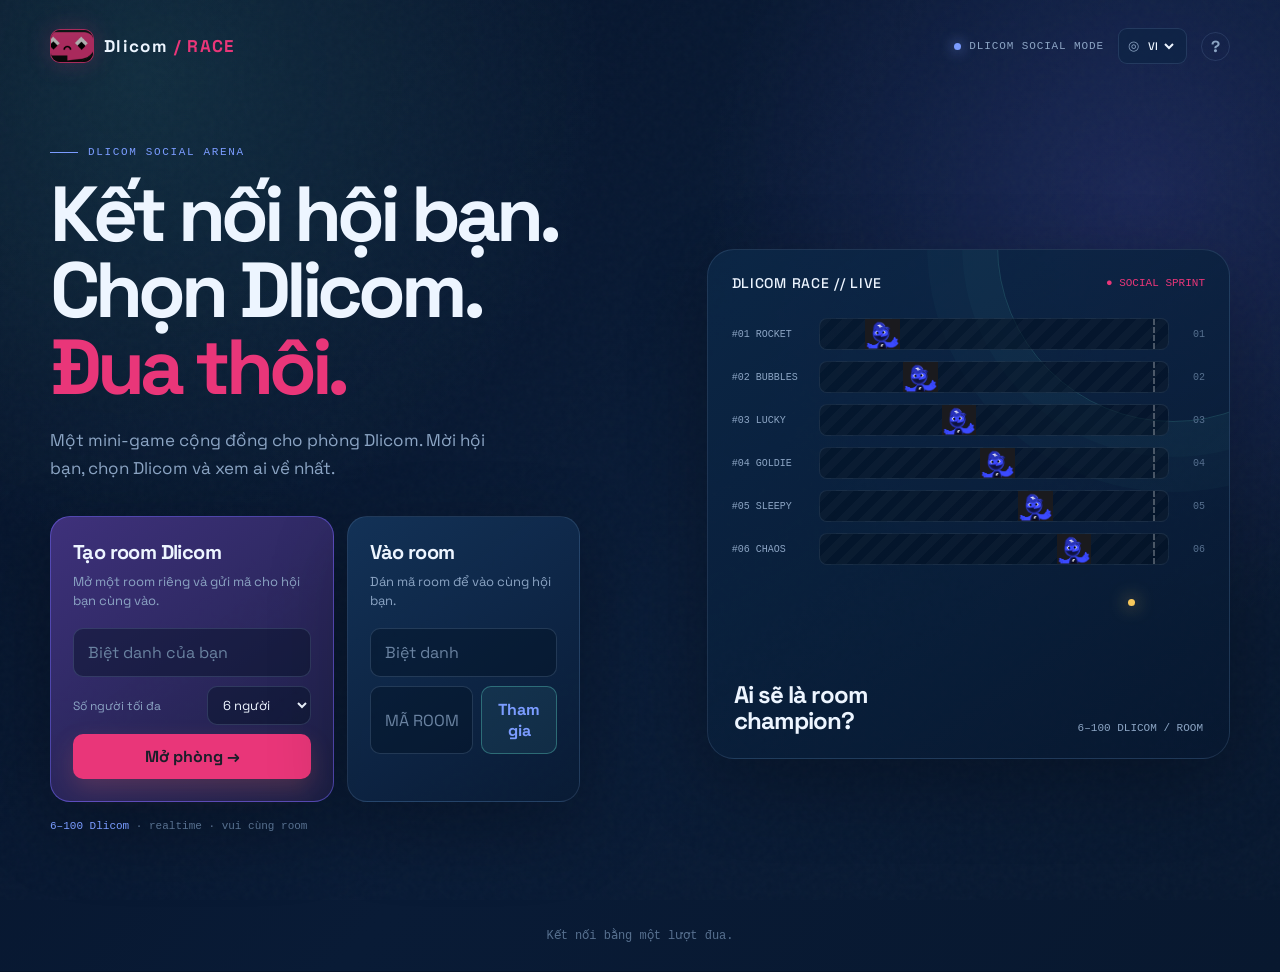
==== index.html @ b7eca766 "Move app source to repository root" ====
<!doctype html>
<html lang="vi">
  <head>
    <meta charset="UTF-8" />
    <meta name="viewport" content="width=device-width, initial-scale=1.0" />
    <meta name="theme-color" content="#071a35" />
    <title>Dlicom Race — Đua cùng hội bạn</title>
    <link rel="preconnect" href="https://fonts.googleapis.com" />
    <link rel="preconnect" href="https://fonts.gstatic.com" crossorigin />
    <link href="https://fonts.googleapis.com/css2?family=Space+Grotesk:wght@400;500;600;700&display=swap" rel="stylesheet" />
    <link rel="stylesheet" href="styles.css" />
  </head>
  <body>
    <div class="app-shell">
      <div class="noise" aria-hidden="true"></div>
      <header class="topbar">
        <button class="brand" data-action="home" aria-label="Về trang chủ">
          <span class="brand-mark"><img src="deapp-logo.png" alt="" /></span>
          <span>Dlicom<span class="brand-accent"> / RACE</span></span>
        </button>
        <div class="topbar-right">
          <span class="connection-pill"><i></i> DLICOM SOCIAL MODE</span>
          <label class="language-control" aria-label="Chọn ngôn ngữ">
            <span>◎</span>
            <select id="language-select" aria-label="Chọn ngôn ngữ">
              <option value="vi">VI</option>
              <option value="en">EN</option>
            </select>
          </label>
          <button class="icon-button" data-action="help" aria-label="Trợ giúp">?</button>
        </div>
      </header>

      <main id="app" class="main-content"></main>

      <footer class="footer-note">Kết nối bằng một lượt đua.</footer>
    </div>

    <div id="toast" class="toast" role="status" aria-live="polite"></div>
    <script src="app.js"></script>
  </body>
</html>
---- styles.css ----
:root {
  --ink: #edf5ff;
  --muted: #8ca5c4;
  --muted-2: #57708f;
  --navy-950: #061329;
  --navy-900: #081a36;
  --navy-800: #0d2546;
  --line: rgba(143, 179, 221, 0.16);
  --panel: rgba(13, 37, 70, 0.74);
  --coral: #e93679;
  --coral-soft: #ff8cb4;
  --aqua: #7b9cff;
  --yellow: #f7c85c;
  --purple: #b887ff;
  --orange: #ff995a;
  --shadow: 0 25px 80px rgba(0, 0, 0, 0.24);
  font-family: "Space Grotesk", system-ui, sans-serif;
  color: var(--ink);
  background: var(--navy-950);
  font-synthesis: none;
}

* { box-sizing: border-box; }

html, body, button, input, select, textarea, option { font-family: "Space Grotesk", system-ui, sans-serif !important; }

html { min-width: 320px; background: var(--navy-950); }

body {
  margin: 0;
  min-width: 320px;
  min-height: 100vh;
  background:
    radial-gradient(circle at 11% 8%, rgba(101, 224, 209, .12), transparent 29rem),
    radial-gradient(circle at 89% 20%, rgba(120, 104, 255, .16), transparent 27rem),
    linear-gradient(130deg, #061329, #091b36 55%, #08182f);
}

button, input { font: inherit; }
button { cursor: pointer; }
button:disabled { cursor: not-allowed; opacity: .54; }
button:focus-visible, input:focus-visible { outline: 3px solid rgba(101, 224, 209, .45); outline-offset: 2px; }

.app-shell { position: relative; min-height: 100vh; overflow: hidden; }
.noise { position: fixed; inset: 0; opacity: .035; pointer-events: none; background-image: url("data:image/svg+xml,%3Csvg viewBox='0 0 180 180' xmlns='http://www.w3.org/2000/svg'%3E%3Cfilter id='n'%3E%3CfeTurbulence type='fractalNoise' baseFrequency='.85' numOctaves='3' stitchTiles='stitch'/%3E%3C/filter%3E%3Crect width='100%25' height='100%25' filter='url(%23n)' opacity='.7'/%3E%3C/svg%3E"); }
.topbar { position: relative; z-index: 2; display: flex; align-items: center; justify-content: space-between; width: min(1180px, calc(100% - 48px)); margin: 0 auto; padding: 28px 0; }
.brand { display: inline-flex; align-items: center; gap: 10px; border: 0; color: var(--ink); background: none; padding: 0; font-size: 17px; font-weight: 700; letter-spacing: .08em; }
.brand-mark { display: block; width: 44px; height: 34px; border: 1px solid rgba(233, 54, 121, .7); border-radius: 10px; background: #101317; box-shadow: 0 0 24px rgba(233, 54, 121, .22); overflow: hidden; }
.brand-mark img { display: block; width: 67px; height: 34px; max-width: none; object-fit: cover; object-position: left center; }
.brand-accent { color: var(--coral); }
.brand-suffix { color: var(--muted); font-size: 11px; letter-spacing: .03em; }
.topbar-right { display: flex; align-items: center; gap: 14px; }
.connection-pill { display: inline-flex; align-items: center; gap: 8px; color: var(--muted); font: 500 11px "DM Mono", monospace; letter-spacing: .08em; }
.connection-pill i { width: 7px; height: 7px; border-radius: 50%; background: var(--aqua); box-shadow: 0 0 14px var(--aqua); }
.language-control { display: inline-flex; align-items: center; gap: 5px; min-height: 36px; padding: 0 9px; border: 1px solid var(--line); border-radius: 9px; color: var(--aqua); background: rgba(12, 37, 68, .62); font: 12px "DM Mono", monospace; }
.language-control span { color: var(--muted); font-size: 13px; }
.language-control select { border: 0; outline: 0; color: var(--ink); background: transparent; font: 500 11px "DM Mono", monospace; cursor: pointer; }
.language-control option { color: #0b203c; background: #edf5ff; }
.icon-button { width: 29px; height: 29px; border: 1px solid var(--line); border-radius: 50%; color: var(--muted); background: transparent; font-weight: 700; }
.icon-button:hover { border-color: var(--aqua); color: var(--aqua); }
.main-content { position: relative; z-index: 1; width: min(1180px, calc(100% - 48px)); margin: 0 auto; padding: 36px 0 48px; }
.footer-note { position: relative; z-index: 1; width: min(1180px, calc(100% - 48px)); margin: 0 auto; padding: 0 0 28px; color: var(--muted-2); text-align: center; font: 12px "DM Mono", monospace; }

.eyebrow { display: flex; align-items: center; gap: 10px; color: var(--aqua); font: 500 11px "DM Mono", monospace; letter-spacing: .15em; text-transform: uppercase; }
.eyebrow::before { content: ""; width: 28px; height: 1px; background: var(--aqua); }
h1, h2, h3, p { margin: 0; }
h1 { max-width: 710px; margin-top: 18px; font-size: clamp(42px, 6.2vw, 78px); line-height: .98; letter-spacing: -.065em; }
h1 em { color: var(--coral); font-style: normal; }
.lede { max-width: 470px; margin-top: 22px; color: var(--muted); font-size: 17px; line-height: 1.6; }
.muted { color: var(--muted); }

.home-grid { display: grid; grid-template-columns: 1fr .88fr; gap: 62px; align-items: center; min-height: calc(100vh - 170px); }
.home-copy { padding: 18px 0 48px; }
.home-actions { display: grid; grid-template-columns: minmax(0, 1.1fr) minmax(0, .9fr); gap: 13px; max-width: 530px; margin-top: 34px; }
.action-card { min-height: 176px; padding: 22px; border: 1px solid var(--line); border-radius: 20px; background: linear-gradient(145deg, rgba(20, 53, 92, .88), rgba(9, 27, 53, .86)); box-shadow: var(--shadow); }
.action-card.primary { border-color: rgba(120, 104, 255, .52); background: linear-gradient(145deg, rgba(69, 52, 132, .9), rgba(29, 32, 70, .95)); }
.action-card h2 { margin-bottom: 8px; font-size: 20px; letter-spacing: -.03em; }
.action-card p { margin-bottom: 18px; color: var(--muted); font-size: 13px; line-height: 1.45; }
.capacity-field { display: grid; grid-template-columns: 1fr auto; align-items: center; gap: 10px; margin-top: 9px; color: var(--muted); font-size: 12px; }
.capacity-field .field { width: auto; min-width: 94px; padding: 9px 11px; font-size: 13px; }
.capacity-field option { color: #0b203c; background: #edf5ff; }
.field { width: 100%; padding: 13px 14px; border: 1px solid rgba(143, 179, 221, .2); border-radius: 10px; outline: 0; color: var(--ink); background: rgba(4, 17, 36, .44); }
.field::placeholder { color: #6a83a1; }
.field:focus { border-color: var(--aqua); box-shadow: 0 0 0 3px rgba(101, 224, 209, .1); }
.join-row { display: flex; gap: 8px; }
.join-row .field { min-width: 0; text-transform: uppercase; }
.primary-button, .secondary-button { min-height: 44px; border: 0; border-radius: 10px; padding: 12px 16px; font-weight: 700; transition: transform .2s ease, box-shadow .2s ease, background .2s ease; }
.primary-button { color: #1b1e29; background: var(--coral); box-shadow: 0 10px 25px rgba(255, 110, 93, .2); }
.primary-button:hover { background: #ff876d; transform: translateY(-2px); box-shadow: 0 14px 30px rgba(255, 110, 93, .28); }
.secondary-button { border: 1px solid rgba(101, 224, 209, .34); color: var(--aqua); background: rgba(101, 224, 209, .08); }
.secondary-button:hover { background: rgba(101, 224, 209, .15); }
.full { width: 100%; }
.small { padding: 9px 12px; font-size: 13px; }
.microcopy { margin-top: 18px; color: var(--muted-2); font: 11px "DM Mono", monospace; }
.microcopy strong { color: var(--aqua); font-weight: 500; }

.track-preview { position: relative; min-height: 510px; padding: 24px; border: 1px solid var(--line); border-radius: 27px; background: linear-gradient(145deg, rgba(12, 40, 72, .86), rgba(7, 24, 48, .78)); box-shadow: var(--shadow); overflow: hidden; }
.track-preview::before { content: ""; position: absolute; right: -120px; top: -180px; width: 350px; height: 350px; border: 1px solid rgba(101, 224, 209, .17); border-radius: 50%; box-shadow: 0 0 0 35px rgba(101, 224, 209, .025), 0 0 0 70px rgba(101, 224, 209, .025); }
.preview-top { display: flex; align-items: center; justify-content: space-between; position: relative; z-index: 1; }
.preview-top h2 { font-size: 14px; font-weight: 500; letter-spacing: .05em; }
.live-tag { color: var(--coral); font: 11px "DM Mono", monospace; }
.race-track { position: relative; z-index: 1; display: grid; gap: 11px; margin-top: 26px; }
.mini-lane { display: grid; grid-template-columns: 78px 1fr 27px; align-items: center; gap: 9px; }
.mini-name { color: var(--muted); font: 10px "DM Mono", monospace; text-transform: uppercase; }
.mini-line { position: relative; height: 32px; border: 1px solid rgba(143, 179, 221, .12); border-radius: 8px; background: repeating-linear-gradient(135deg, rgba(255,255,255,.025) 0 8px, transparent 8px 16px), rgba(3, 16, 33, .58); overflow: hidden; }
.mini-line::after { content: ""; position: absolute; right: 11px; top: 0; bottom: 0; width: 2px; border-left: 2px dashed rgba(255,255,255,.27); }
.mini-crab { position: absolute; left: var(--pos); top: 0; z-index: 1; width: 38px; height: 31px; transition: left 1s ease; transform: translateX(-50%); }
.mini-crab img, .crab-emoji img, .race-crab img, .result-mini-crab img, .winner-emoji img { display: block; width: 100%; height: 100%; object-fit: contain; }
.mini-number { color: var(--muted-2); font: 10px "DM Mono", monospace; text-align: right; }
.preview-caption { position: absolute; right: 26px; bottom: 24px; left: 26px; display: flex; justify-content: space-between; align-items: end; }
.preview-caption strong { display: block; max-width: 230px; font-size: 24px; line-height: 1.08; letter-spacing: -.04em; }
.preview-caption span { color: var(--muted); font: 11px "DM Mono", monospace; }
.sand-dot { position: absolute; right: 18%; bottom: 30%; width: 7px; height: 7px; border-radius: 50%; background: var(--yellow); box-shadow: 0 0 18px var(--yellow); }

.screen-header { display: flex; align-items: end; justify-content: space-between; gap: 20px; margin-bottom: 26px; }
.screen-header h1 { margin-top: 12px; font-size: clamp(34px, 5vw, 55px); }
.room-badge { display: flex; align-items: center; gap: 12px; padding: 10px 12px 10px 16px; border: 1px solid var(--line); border-radius: 12px; background: rgba(12, 37, 68, .72); }
.room-badge span { color: var(--muted); font: 10px "DM Mono", monospace; letter-spacing: .12em; }
.room-badge strong { color: var(--yellow); font: 500 18px "DM Mono", monospace; letter-spacing: .16em; }
.copy-button { border: 0; border-radius: 7px; padding: 7px 10px; color: var(--aqua); background: rgba(101, 224, 209, .11); font-size: 12px; }
.lobby-grid { display: grid; grid-template-columns: 1.45fr .8fr; gap: 20px; }
.panel { border: 1px solid var(--line); border-radius: 18px; background: var(--panel); box-shadow: var(--shadow); }
.panel-pad { padding: 22px; }
.panel-title { display: flex; align-items: center; justify-content: space-between; margin-bottom: 17px; }
.panel-title h2 { font-size: 16px; letter-spacing: -.02em; }
.panel-title span { color: var(--muted-2); font: 11px "DM Mono", monospace; }
.crab-picker-bar { display: flex; align-items: center; justify-content: space-between; gap: 12px; margin: -4px 0 14px; color: var(--muted-2); font: 10px "DM Mono", monospace; }
.crab-search { max-width: 230px; min-height: 40px; padding: 9px 11px; font-size: 13px; }
.crab-grid { display: grid; grid-template-columns: repeat(3, 1fr); gap: 10px; }
.crab-card { position: relative; min-height: 137px; padding: 16px; border: 1px solid var(--line); border-radius: 13px; color: var(--ink); background: rgba(4, 18, 39, .56); text-align: left; transition: transform .2s ease, border-color .2s ease, background .2s ease; }
.crab-card:hover { transform: translateY(-2px); border-color: rgba(255, 255, 255, .28); }
.crab-card.selected { border-color: var(--crab-color); background: linear-gradient(145deg, color-mix(in srgb, var(--crab-color) 18%, transparent), rgba(4, 18, 39, .62)); box-shadow: inset 0 0 0 1px color-mix(in srgb, var(--crab-color) 28%, transparent); }
.crab-card.taken { opacity: .46; cursor: not-allowed; }
.crab-avatar { position: relative; display: flex; align-items: center; justify-content: space-between; }
.crab-emoji { display: block; width: 56px; height: 49px; filter: drop-shadow(0 6px 8px rgba(0,0,0,.22)); }
.crab-number { position: absolute; top: -2px; left: 42px; min-width: 25px; padding: 3px 5px; border: 1px solid var(--crab-color); border-radius: 6px; color: var(--crab-color); background: rgba(4, 18, 39, .9); font: 10px "DM Mono", monospace; text-align: center; }
.crab-status { color: var(--muted); font: 10px "DM Mono", monospace; }
.crab-card.selected .crab-status { color: var(--crab-color); }
.crab-name { display: block; margin-top: 13px; font-size: 15px; font-weight: 700; }
.crab-personality { display: block; margin-top: 3px; color: var(--muted); font-size: 11px; }
.checkmark { position: absolute; top: 10px; right: 10px; display: none; width: 19px; height: 19px; border-radius: 50%; color: #1b1e29; background: var(--crab-color); font-size: 13px; text-align: center; line-height: 19px; }
.crab-card.selected .checkmark { display: block; }
.lobby-side { display: grid; gap: 14px; align-content: start; }
.player-list { display: grid; gap: 9px; }
.player-row { display: flex; align-items: center; justify-content: space-between; gap: 10px; padding: 11px; border: 1px solid rgba(143, 179, 221, .1); border-radius: 10px; background: rgba(5, 19, 40, .4); }
.player-info { display: flex; align-items: center; gap: 10px; min-width: 0; }
.player-avatar { display: grid; place-items: center; width: 30px; height: 30px; border-radius: 9px; color: #152137; background: var(--aqua); font-size: 13px; font-weight: 700; }
.player-row.host .player-avatar { background: var(--coral); }
.player-name { overflow: hidden; text-overflow: ellipsis; white-space: nowrap; font-size: 13px; }
.player-role { display: block; margin-top: 2px; color: var(--muted-2); font: 10px "DM Mono", monospace; }
.ready-state { color: var(--aqua); font: 10px "DM Mono", monospace; white-space: nowrap; }
.ready-state.waiting { color: var(--muted-2); }
.rules { padding: 15px; border-radius: 12px; background: rgba(101, 224, 209, .06); }
.rules p { color: var(--muted); font-size: 12px; line-height: 1.55; }
.rules strong { color: var(--aqua); font-weight: 500; }
.ready-toggle { display: flex; align-items: center; justify-content: space-between; margin-bottom: 11px; padding: 12px; border-radius: 10px; background: rgba(4, 18, 39, .46); }
.ready-toggle span { font-size: 13px; }
.toggle { position: relative; width: 48px; height: 28px; border: 0; border-radius: 14px; background: #193352; }
.toggle::after { content: ""; position: absolute; top: 4px; left: 4px; width: 16px; height: 16px; border-radius: 50%; background: var(--muted); transition: transform .2s ease; }
.toggle.on { background: var(--aqua); }
.toggle.on::after { transform: translateX(20px); background: #0b3040; }
.host-note { color: var(--muted); font-size: 11px; line-height: 1.45; text-align: center; }

.race-header { display: flex; align-items: center; justify-content: space-between; gap: 18px; margin-bottom: 17px; }
.race-header h1 { font-size: clamp(31px, 5vw, 52px); }
.race-status { display: flex; align-items: center; gap: 10px; color: var(--muted); font: 11px "DM Mono", monospace; }
.race-status b { color: var(--aqua); font-weight: 500; }
.race-panel { position: relative; overflow: hidden; padding: 18px 18px 20px; border: 1px solid var(--line); border-radius: 20px; background: linear-gradient(150deg, rgba(15, 45, 78, .9), rgba(5, 21, 42, .94)); box-shadow: var(--shadow); }
.start-line, .finish-line { position: absolute; top: 70px; bottom: 30px; width: 2px; z-index: 4; border-left: 2px dashed rgba(255,255,255,.25); }
.start-line { left: 100px; }
.finish-line { right: 49px; border-color: var(--coral); box-shadow: 0 0 16px rgba(255, 110, 93, .48); }
.finish-label { position: absolute; top: 43px; right: 26px; color: var(--coral); font: 10px "DM Mono", monospace; letter-spacing: .12em; }
.race-lanes { position: relative; z-index: 1; display: grid; gap: 8px; margin-top: 34px; }
.race-lane { display: grid; grid-template-columns: 76px minmax(0, 1fr); align-items: center; gap: 9px; min-height: 63px; }
.lane-meta { min-width: 0; }
.lane-meta strong { display: block; overflow: hidden; font-size: 12px; text-overflow: ellipsis; white-space: nowrap; }
.lane-meta > span:not(.lane-number) { display: block; margin-top: 4px; overflow: hidden; color: var(--muted); font: 10px "DM Mono", monospace; text-overflow: ellipsis; white-space: nowrap; }
.lane-number { display: block; margin-bottom: 1px; font: 9px "DM Mono", monospace; letter-spacing: .06em; }
.lane-road { position: relative; height: 56px; border: 1px solid rgba(143, 179, 221, .13); border-radius: 11px; background: repeating-linear-gradient(135deg, rgba(255,255,255,.027) 0 9px, transparent 9px 18px), rgba(3, 16, 33, .63); overflow: hidden; }
.lane-road::before { content: ""; position: absolute; inset: 50% 0 auto; height: 1px; background: rgba(255,255,255,.06); }
.lane-road::after { content: ""; position: absolute; inset: 0; background: linear-gradient(90deg, rgba(7, 22, 42, .6), transparent 20%, transparent 82%, rgba(255, 110, 93, .05)); pointer-events: none; }
.race-crab { position: absolute; top: 4px; left: 0; z-index: 2; width: 63px; height: 49px; line-height: 1; filter: drop-shadow(0 6px 6px rgba(0,0,0,.32)); transform: translateX(-50%); transition: left .12s linear; }
.lane-event { position: absolute; top: 3px; left: 50%; z-index: 3; padding: 4px 7px; border-radius: 5px; color: #172238; background: var(--yellow); font: 10px "DM Mono", monospace; opacity: 0; transform: translate(-50%, -6px); transition: opacity .2s ease, transform .2s ease; }
.lane-event.visible { opacity: 1; transform: translate(-50%, 0); }
.lane-event.good { background: var(--aqua); }
.countdown { position: absolute; inset: 0; z-index: 10; display: grid; place-items: center; background: rgba(5, 19, 39, .72); backdrop-filter: blur(3px); }
.countdown-number { color: var(--coral-soft); font-size: clamp(90px, 20vw, 190px); font-weight: 700; line-height: 1; letter-spacing: -.12em; text-shadow: 0 0 45px rgba(255, 110, 93, .4); animation: pop .8s ease both; }
@keyframes pop { from { opacity: 0; transform: scale(1.35); } to { opacity: 1; transform: scale(1); } }
.race-legend { display: flex; justify-content: space-between; gap: 14px; margin-top: 18px; color: var(--muted); font: 10px "DM Mono", monospace; }
.legend-item { display: inline-flex; align-items: center; gap: 7px; }
.legend-dot { width: 7px; height: 7px; border-radius: 50%; background: var(--aqua); }
.legend-dot.event { background: var(--yellow); }

.results-layout { display: grid; grid-template-columns: .9fr 1.1fr; gap: 20px; align-items: start; }
.winner-card { position: relative; overflow: hidden; min-height: 330px; padding: 29px; border: 1px solid var(--crab-color, rgba(247, 200, 92, .42)); border-radius: 19px; background: radial-gradient(circle at 100% 0%, color-mix(in srgb, var(--crab-color, #f7c85c) 20%, transparent), transparent 45%), linear-gradient(145deg, rgba(74, 65, 51, .72), rgba(18, 35, 58, .88)); box-shadow: var(--shadow); }
.winner-card::after { content: "✦"; position: absolute; right: 30px; top: 16px; color: var(--yellow); font-size: 85px; opacity: .26; }
.winner-label { color: var(--yellow); font: 500 11px "DM Mono", monospace; letter-spacing: .14em; text-transform: uppercase; }
.winner-emoji { display: block; width: 170px; height: 145px; margin-top: 20px; filter: drop-shadow(0 10px 13px rgba(0,0,0,.28)); }
.winner-card h2 { margin-top: 13px; font-size: 34px; letter-spacing: -.06em; }
.winner-crab-number { display: block; width: fit-content; margin-top: 5px; padding: 4px 8px; border-radius: 6px; color: #172238; background: var(--crab-color, var(--yellow)); font: 500 11px "DM Mono", monospace; }
.winner-owner { margin-top: 5px; color: var(--muted); font: 12px "DM Mono", monospace; }
.results-side { display: grid; gap: 14px; }
.results-table { padding: 20px; }
.result-row { display: grid; grid-template-columns: 27px 1fr auto; gap: 11px; align-items: center; padding: 11px 0; border-bottom: 1px solid rgba(143, 179, 221, .1); }
.result-row:last-child { border-bottom: 0; }
.rank { color: var(--muted-2); font: 11px "DM Mono", monospace; }
.result-name { display: flex; align-items: center; gap: 8px; font-size: 13px; }
.result-mini-crab { display: block; width: 28px; height: 25px; border-bottom: 2px solid var(--crab-color); }
.result-owner { margin-top: 2px; color: var(--muted-2); font: 10px "DM Mono", monospace; }
.finish-time { color: var(--muted); font: 11px "DM Mono", monospace; }
.wins-card { display: flex; align-items: center; justify-content: space-between; gap: 12px; padding: 16px 19px; border: 1px solid rgba(101, 224, 209, .16); border-radius: 13px; background: rgba(101, 224, 209, .06); }
.wins-card span { color: var(--muted); font-size: 12px; }
.wins-card strong { color: var(--aqua); font-size: 25px; }
.results-actions { display: flex; justify-content: end; gap: 10px; }

.empty-state { padding: 40px 20px; border: 1px dashed var(--line); border-radius: 15px; color: var(--muted); text-align: center; }
.toast { position: fixed; right: 20px; bottom: 20px; z-index: 30; max-width: min(340px, calc(100vw - 40px)); padding: 12px 15px; border: 1px solid rgba(101, 224, 209, .32); border-radius: 10px; color: var(--ink); background: #102e50; box-shadow: var(--shadow); font-size: 13px; opacity: 0; pointer-events: none; transform: translateY(12px); transition: .25s ease; }
.toast.show { opacity: 1; transform: translateY(0); }
.help-popover { max-width: 510px; margin: 40px auto; padding: 28px; border: 1px solid var(--line); border-radius: 18px; background: var(--panel); box-shadow: var(--shadow); }
.help-popover h2 { margin-bottom: 12px; font-size: 25px; }
.help-popover p { color: var(--muted); line-height: 1.6; }
.help-popover .secondary-button { margin-top: 22px; }

@media (max-width: 850px) {
  .home-grid, .lobby-grid, .results-layout { grid-template-columns: 1fr; }
  .home-grid { gap: 28px; min-height: auto; }
  .home-copy { padding-bottom: 0; }
  .track-preview { min-height: 390px; }
  .lobby-side { grid-template-columns: 1fr 1fr; }
  .lobby-side > .panel:last-child { grid-column: 1 / -1; }
  .panel-pad { padding: 18px; }
}

@media (max-width: 580px) {
  body { padding-bottom: env(safe-area-inset-bottom); }
  .topbar, .main-content, .footer-note { width: min(100% - 24px, 1180px); }
  .topbar { padding: 16px 0 12px; }
  .brand { font-size: 15px; letter-spacing: .11em; }
  .brand-mark { width: 32px; height: 32px; }
  .connection-pill { display: none; }
  .language-control { min-height: 38px; padding: 0 9px; }
  .main-content { padding: 18px 0 32px; }
  .footer-note { padding-bottom: 20px; font-size: 11px; }
  .eyebrow { gap: 7px; font-size: 10px; letter-spacing: .11em; }
  .eyebrow::before { width: 20px; }
  h1 { font-size: clamp(39px, 12vw, 52px); line-height: .98; }
  .lede { margin-top: 17px; font-size: 15px; line-height: 1.5; }
  .home-actions { grid-template-columns: 1fr; }
  .home-copy { padding-top: 6px; }
  .home-actions { gap: 10px; margin-top: 24px; }
  .action-card { min-height: auto; padding: 18px; border-radius: 16px; }
  .action-card h2 { font-size: 19px; }
  .action-card p { margin-bottom: 14px; font-size: 14px; }
  .field { min-height: 48px; padding: 12px 13px; font-size: 16px; }
  .capacity-field { grid-template-columns: 1fr 106px; margin-top: 10px; font-size: 13px; }
  .capacity-field .field { min-width: 0; min-height: 44px; padding: 9px 10px; font-size: 14px; }
  .join-row { align-items: stretch; }
  .join-row .secondary-button { min-width: 68px; }
  .track-preview { min-height: 348px; padding: 16px; border-radius: 20px; }
  .preview-top h2 { font-size: 12px; }
  .live-tag { font-size: 10px; }
  .race-track { gap: 8px; margin-top: 21px; }
  .mini-lane { grid-template-columns: 66px 1fr 20px; gap: 6px; }
  .mini-name { font-size: 9px; }
  .mini-line { height: 27px; }
  .mini-crab { top: -1px; width: 33px; height: 28px; }
  .preview-caption { right: 17px; bottom: 17px; left: 17px; }
  .preview-caption strong { max-width: 180px; font-size: 19px; }
  .preview-caption span { font-size: 9px; }
  .screen-header, .race-header { align-items: stretch; flex-direction: column; gap: 15px; margin-bottom: 18px; }
  .screen-header h1, .race-header h1 { margin-top: 10px; font-size: 39px; }
  .room-badge { width: 100%; justify-content: space-between; min-height: 54px; padding: 9px 10px 9px 13px; }
  .room-badge strong { font-size: 17px; }
  .copy-button { min-height: 36px; padding: 8px 11px; }
  .panel-pad { padding: 16px; border-radius: 16px; }
  .panel-title { margin-bottom: 14px; }
  .panel-title h2 { font-size: 15px; }
  .crab-picker-bar { align-items: stretch; flex-direction: column; gap: 8px; margin-bottom: 12px; }
  .crab-search { max-width: none; width: 100%; }
  .crab-grid { grid-template-columns: repeat(2, minmax(0, 1fr)); gap: 8px; }
  .crab-card { min-height: 142px; padding: 13px; border-radius: 12px; }
  .crab-emoji { width: 51px; height: 44px; }
  .crab-number { left: 36px; min-width: 23px; padding: 3px 4px; font-size: 9px; }
  .crab-status { font-size: 8px; letter-spacing: -.02em; }
  .crab-name { margin-top: 12px; font-size: 14px; }
  .crab-personality { font-size: 10px; }
  .lobby-side { grid-template-columns: 1fr; }
  .lobby-side > .panel:last-child { grid-column: auto; }
  .player-row { min-height: 56px; padding: 10px; }
  .player-name { font-size: 14px; }
  .player-role, .ready-state { font-size: 9px; }
  .ready-toggle { min-height: 56px; padding: 12px; }
  .ready-toggle span { font-size: 14px; }
  .race-panel { padding: 12px 9px 15px; border-radius: 16px; }
  .start-line { left: 77px; top: 61px; }
  .finish-line { right: 25px; top: 61px; }
  .finish-label { top: 38px; right: 8px; font-size: 9px; }
  .race-lanes { gap: 6px; margin-top: 27px; }
  .race-lane { grid-template-columns: 61px minmax(0, 1fr); gap: 6px; min-height: 55px; }
  .lane-meta strong { font-size: 10px; }
  .lane-meta > span:not(.lane-number) { margin-top: 3px; font-size: 8px; }
  .lane-number { font-size: 8px; }
  .lane-road { height: 50px; border-radius: 9px; }
  .race-crab { top: 4px; width: 56px; height: 44px; }
  .race-legend { align-items: flex-start; flex-direction: column; gap: 7px; margin-top: 14px; font-size: 9px; }
  .winner-card { min-height: 260px; padding: 23px; border-radius: 16px; }
  .winner-emoji { width: 140px; height: 118px; margin-top: 12px; }
  .winner-card h2 { font-size: 30px; }
  .results-table { padding: 16px; }
  .result-row { gap: 8px; padding: 10px 0; }
  .result-name { font-size: 12px; }
  .finish-time { font-size: 10px; }
  .results-actions { justify-content: stretch; flex-direction: column; }
  .results-actions > * { width: 100%; }
}

@media (max-width: 360px) {
  .topbar, .main-content, .footer-note { width: min(100% - 18px, 1180px); }
  .crab-card { min-height: 134px; padding: 11px; }
  .crab-personality { display: none; }
  .race-lane { grid-template-columns: 57px minmax(0, 1fr); }
  .start-line { left: 72px; }
}

@media (prefers-reduced-motion: reduce) {
  *, *::before, *::after { scroll-behavior: auto !important; animation-duration: .001ms !important; animation-iteration-count: 1 !important; transition-duration: .001ms !important; }
}
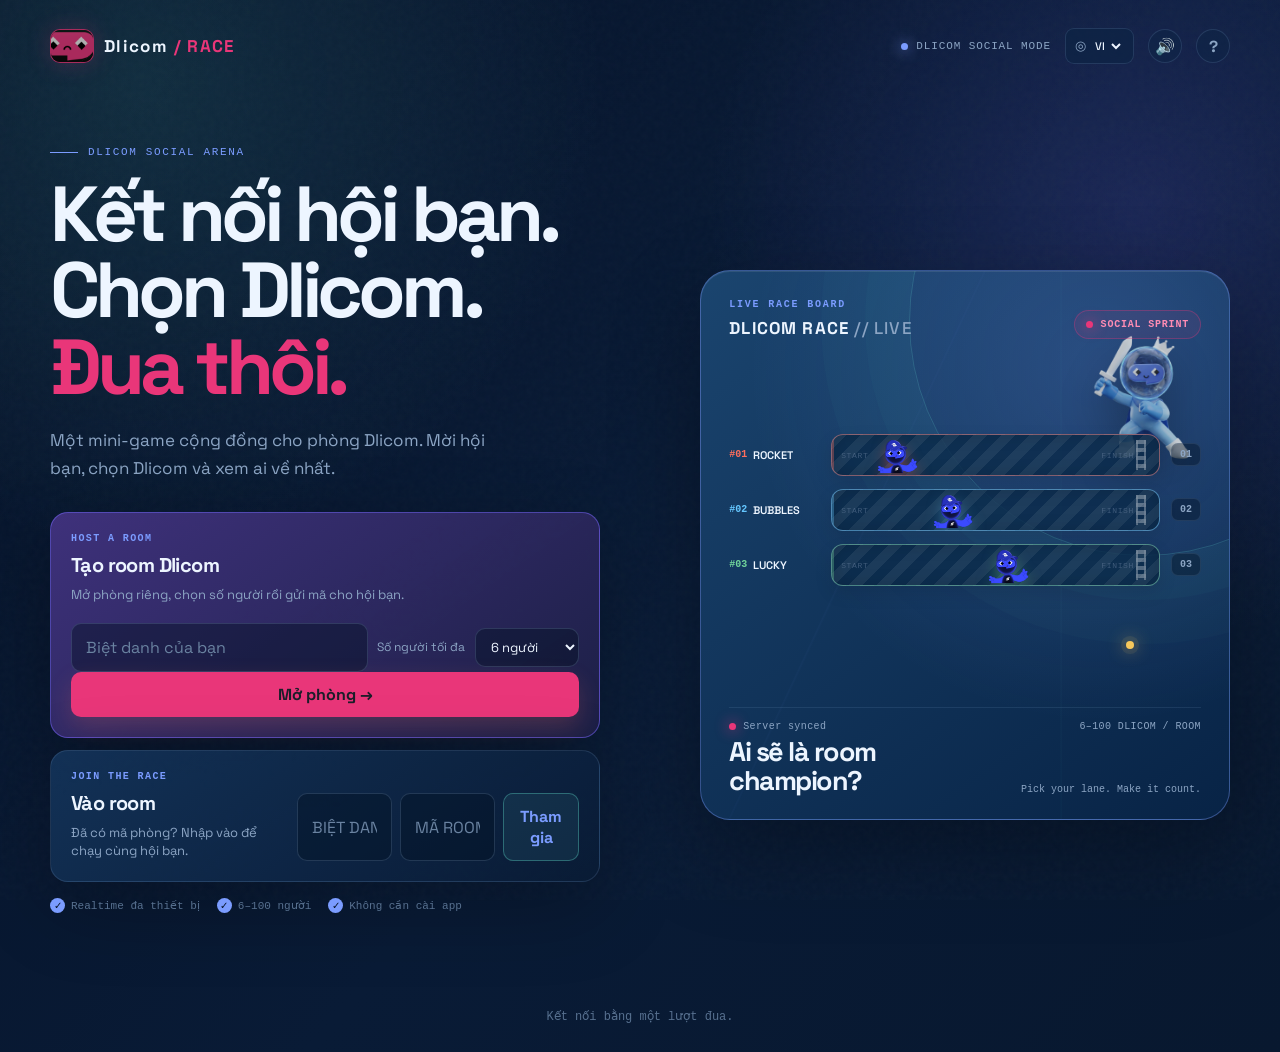
==== commit 1003c5fa: "Add smoother gameplay audio and player avatars" ====
--- a/index.html
+++ b/index.html
@@ -27,6 +27,7 @@
               <option value="en">EN</option>
             </select>
           </label>
+          <button class="icon-button audio-button" data-action="audio-toggle" aria-label="Bật âm thanh" aria-pressed="false">🔇</button>
           <button class="icon-button" data-action="help" aria-label="Trợ giúp">?</button>
         </div>
       </header>
--- a/styles.css
+++ b/styles.css
@@ -56,7 +56,7 @@
 .language-control span { color: var(--muted); font-size: 13px; }
 .language-control select { border: 0; outline: 0; color: var(--ink); background: transparent; font: 500 11px "DM Mono", monospace; cursor: pointer; }
 .language-control option { color: #0b203c; background: #edf5ff; }
-.icon-button { width: 29px; height: 29px; border: 1px solid var(--line); border-radius: 50%; color: var(--muted); background: transparent; font-weight: 700; }
+.icon-button { width: 34px; height: 34px; border: 1px solid var(--line); border-radius: 50%; color: var(--muted); background: rgba(12, 37, 68, .44); font-weight: 700; }
 .icon-button:hover { border-color: var(--aqua); color: var(--aqua); }
 .main-content { position: relative; z-index: 1; width: min(1180px, calc(100% - 48px)); margin: 0 auto; padding: 36px 0 48px; }
 .footer-note { position: relative; z-index: 1; width: min(1180px, calc(100% - 48px)); margin: 0 auto; padding: 0 0 28px; color: var(--muted-2); text-align: center; font: 12px "DM Mono", monospace; }
@@ -69,13 +69,22 @@
 .lede { max-width: 470px; margin-top: 22px; color: var(--muted); font-size: 17px; line-height: 1.6; }
 .muted { color: var(--muted); }
 
-.home-grid { display: grid; grid-template-columns: 1fr .88fr; gap: 62px; align-items: center; min-height: calc(100vh - 170px); }
+.home-grid { display: grid; grid-template-columns: 1fr .88fr; gap: 48px; align-items: center; min-height: calc(100vh - 170px); }
 .home-copy { padding: 18px 0 48px; }
-.home-actions { display: grid; grid-template-columns: minmax(0, 1.1fr) minmax(0, .9fr); gap: 13px; max-width: 530px; margin-top: 34px; }
-.action-card { min-height: 176px; padding: 22px; border: 1px solid var(--line); border-radius: 20px; background: linear-gradient(145deg, rgba(20, 53, 92, .88), rgba(9, 27, 53, .86)); box-shadow: var(--shadow); }
+.home-actions { display: grid; gap: 12px; max-width: 550px; margin-top: 30px; }
+.action-card { min-height: 0; padding: 20px; border: 1px solid var(--line); border-radius: 18px; background: linear-gradient(145deg, rgba(20, 53, 92, .88), rgba(9, 27, 53, .86)); box-shadow: var(--shadow); }
 .action-card.primary { border-color: rgba(120, 104, 255, .52); background: linear-gradient(145deg, rgba(69, 52, 132, .9), rgba(29, 32, 70, .95)); }
+.card-kicker { display: block; margin-bottom: 8px; color: var(--aqua); font: 600 10px "DM Mono", monospace; letter-spacing: .14em; }
 .action-card h2 { margin-bottom: 8px; font-size: 20px; letter-spacing: -.03em; }
 .action-card p { margin-bottom: 18px; color: var(--muted); font-size: 13px; line-height: 1.45; }
+.create-fields { display: grid; grid-template-columns: minmax(0, 1fr) auto; gap: 9px; align-items: center; }
+.create-fields .capacity-field { margin-top: 0; }
+.join-card { display: grid; grid-template-columns: minmax(0, .85fr) minmax(0, 1.15fr); gap: 18px; align-items: end; }
+.join-card p { margin-bottom: 0; }
+.join-card .join-row { margin-top: 0; }
+.home-proof { display: flex; flex-wrap: wrap; gap: 10px 17px; margin-top: 16px; color: var(--muted-2); font: 11px "DM Mono", monospace; }
+.home-proof span { display: inline-flex; align-items: center; gap: 6px; }
+.home-proof i { display: grid; place-items: center; width: 15px; height: 15px; border-radius: 50%; color: var(--navy-950); background: var(--aqua); font-style: normal; font-size: 10px; }
 .capacity-field { display: grid; grid-template-columns: 1fr auto; align-items: center; gap: 10px; margin-top: 9px; color: var(--muted); font-size: 12px; }
 .capacity-field .field { width: auto; min-width: 94px; padding: 9px 11px; font-size: 13px; }
 .capacity-field option { color: #0b203c; background: #edf5ff; }
@@ -94,23 +103,39 @@
 .microcopy { margin-top: 18px; color: var(--muted-2); font: 11px "DM Mono", monospace; }
 .microcopy strong { color: var(--aqua); font-weight: 500; }
 
-.track-preview { position: relative; min-height: 510px; padding: 24px; border: 1px solid var(--line); border-radius: 27px; background: linear-gradient(145deg, rgba(12, 40, 72, .86), rgba(7, 24, 48, .78)); box-shadow: var(--shadow); overflow: hidden; }
-.track-preview::before { content: ""; position: absolute; right: -120px; top: -180px; width: 350px; height: 350px; border: 1px solid rgba(101, 224, 209, .17); border-radius: 50%; box-shadow: 0 0 0 35px rgba(101, 224, 209, .025), 0 0 0 70px rgba(101, 224, 209, .025); }
-.preview-top { display: flex; align-items: center; justify-content: space-between; position: relative; z-index: 1; }
-.preview-top h2 { font-size: 14px; font-weight: 500; letter-spacing: .05em; }
-.live-tag { color: var(--coral); font: 11px "DM Mono", monospace; }
-.race-track { position: relative; z-index: 1; display: grid; gap: 11px; margin-top: 26px; }
-.mini-lane { display: grid; grid-template-columns: 78px 1fr 27px; align-items: center; gap: 9px; }
-.mini-name { color: var(--muted); font: 10px "DM Mono", monospace; text-transform: uppercase; }
-.mini-line { position: relative; height: 32px; border: 1px solid rgba(143, 179, 221, .12); border-radius: 8px; background: repeating-linear-gradient(135deg, rgba(255,255,255,.025) 0 8px, transparent 8px 16px), rgba(3, 16, 33, .58); overflow: hidden; }
-.mini-line::after { content: ""; position: absolute; right: 11px; top: 0; bottom: 0; width: 2px; border-left: 2px dashed rgba(255,255,255,.27); }
-.mini-crab { position: absolute; left: var(--pos); top: 0; z-index: 1; width: 38px; height: 31px; transition: left 1s ease; transform: translateX(-50%); }
+.track-preview { position: relative; min-height: 550px; padding: 28px; border: 1px solid rgba(123, 156, 255, .38); border-radius: 30px; background: radial-gradient(circle at 76% 18%, rgba(123, 156, 255, .22), transparent 22rem), linear-gradient(145deg, rgba(27, 70, 112, .98), rgba(8, 36, 70, .98)); box-shadow: 0 30px 90px rgba(0, 0, 0, .25), inset 0 1px 0 rgba(255, 255, 255, .09); overflow: hidden; }
+.track-preview::before { content: ""; position: absolute; inset: 0; opacity: .44; background: linear-gradient(115deg, transparent 0 36%, rgba(123, 156, 255, .08) 36.2%, transparent 36.5%), linear-gradient(90deg, transparent 0 68%, rgba(101, 224, 209, .08) 68.2%, transparent 68.5%); pointer-events: none; }
+.preview-orbit { position: absolute; right: -150px; top: -185px; width: 470px; height: 470px; border: 1px solid rgba(101, 224, 209, .2); border-radius: 50%; box-shadow: 0 0 0 44px rgba(101, 224, 209, .025), 0 0 0 88px rgba(101, 224, 209, .02); pointer-events: none; }
+.preview-top { display: flex; align-items: end; justify-content: space-between; position: relative; z-index: 1; gap: 16px; }
+.preview-title { display: grid; gap: 7px; }
+.preview-kicker { color: var(--aqua); font: 600 10px "DM Mono", monospace; letter-spacing: .18em; }
+.preview-top h2 { color: var(--ink); font-size: 17px; font-weight: 700; letter-spacing: .07em; }
+.preview-top h2 span { color: var(--muted); font-weight: 500; }
+.live-tag { display: inline-flex; align-items: center; gap: 8px; padding: 8px 11px; border: 1px solid rgba(233, 54, 121, .32); border-radius: 999px; color: var(--coral-soft); background: rgba(233, 54, 121, .09); font: 600 10px "DM Mono", monospace; letter-spacing: .08em; white-space: nowrap; }
+.live-tag i, .preview-stats i { width: 7px; height: 7px; border-radius: 50%; background: var(--coral); box-shadow: 0 0 14px var(--coral); }
+.preview-character { position: absolute; top: 55px; right: 26px; z-index: 0; width: 118px; height: 138px; opacity: .84; filter: drop-shadow(0 18px 22px rgba(0, 0, 0, .3)); pointer-events: none; }
+.preview-character img { display: block; width: 100%; height: 100%; object-fit: contain; object-position: bottom; }
+.race-track { position: relative; z-index: 1; display: grid; gap: 13px; margin-top: 92px; padding: 3px 0 18px; }
+.mini-lane { display: grid; grid-template-columns: 91px 1fr 30px; align-items: center; gap: 11px; }
+.mini-name { display: flex; align-items: center; gap: 6px; min-width: 0; color: var(--muted); font: 10px "DM Mono", monospace; text-transform: uppercase; }
+.mini-name strong { overflow: hidden; color: var(--ink); font: 600 11px "Space Grotesk", sans-serif; text-overflow: ellipsis; white-space: nowrap; }
+.mini-rank { color: var(--lane-color); font-weight: 600; }
+.mini-line { position: relative; height: 42px; border: 1px solid color-mix(in srgb, var(--lane-color) 40%, rgba(180, 215, 255, .22)); border-radius: 12px; background: repeating-linear-gradient(135deg, rgba(255,255,255,.065) 0 10px, transparent 10px 20px), rgba(12, 43, 75, .82); box-shadow: inset 0 0 18px rgba(0, 0, 0, .13), 0 7px 18px rgba(0, 0, 0, .1); overflow: hidden; }
+.mini-line::before { content: ""; position: absolute; inset: 0 0 0 0; border-left: 2px solid var(--lane-color); opacity: .32; }
+.mini-line::after { content: ""; position: absolute; right: 13px; top: 5px; bottom: 5px; width: 6px; border-left: 2px solid rgba(255,255,255,.7); border-right: 2px solid rgba(255,255,255,.7); background: repeating-linear-gradient(180deg, rgba(255,255,255,.7) 0 4px, transparent 4px 8px); opacity: .42; }
+.track-start, .track-finish { position: absolute; top: 50%; z-index: 1; color: var(--muted-2); font: 8px "DM Mono", monospace; letter-spacing: .08em; transform: translateY(-50%); }
+.track-start { left: 9px; opacity: .66; }
+.track-finish { right: 25px; opacity: .66; }
+.mini-crab { position: absolute; left: var(--pos); top: 1px; z-index: 2; width: 49px; height: 39px; padding: 0; border: 0; border-radius: 10px; background: transparent; filter: drop-shadow(0 6px 7px color-mix(in srgb, var(--lane-color) 42%, rgba(0, 0, 0, .3))); transition: left 1s ease; transform: translateX(-50%); animation: preview-bob 1.7s ease-in-out infinite alternate; }
 .mini-crab img, .crab-emoji img, .race-crab img, .result-mini-crab img, .winner-emoji img { display: block; width: 100%; height: 100%; object-fit: contain; }
-.mini-number { color: var(--muted-2); font: 10px "DM Mono", monospace; text-align: right; }
-.preview-caption { position: absolute; right: 26px; bottom: 24px; left: 26px; display: flex; justify-content: space-between; align-items: end; }
-.preview-caption strong { display: block; max-width: 230px; font-size: 24px; line-height: 1.08; letter-spacing: -.04em; }
-.preview-caption span { color: var(--muted); font: 11px "DM Mono", monospace; }
-.sand-dot { position: absolute; right: 18%; bottom: 30%; width: 7px; height: 7px; border-radius: 50%; background: var(--yellow); box-shadow: 0 0 18px var(--yellow); }
+.mini-number { min-width: 28px; padding: 5px 4px; border: 1px solid rgba(143, 179, 221, .14); border-radius: 7px; color: var(--muted); background: rgba(4, 17, 36, .42); font: 600 10px "DM Mono", monospace; text-align: center; }
+.preview-stats { position: absolute; right: 28px; bottom: 87px; left: 28px; display: flex; justify-content: space-between; gap: 12px; padding-top: 13px; border-top: 1px solid rgba(143, 179, 221, .12); color: var(--muted); font: 10px "DM Mono", monospace; letter-spacing: .04em; }
+.preview-stats span { display: inline-flex; align-items: center; gap: 7px; }
+.preview-caption { position: absolute; right: 28px; bottom: 24px; left: 28px; display: flex; justify-content: space-between; align-items: end; gap: 12px; }
+.preview-caption strong { display: block; max-width: 240px; color: var(--ink); font-size: 27px; line-height: 1.04; letter-spacing: -.055em; }
+.preview-caption span { color: var(--muted); font: 10px "DM Mono", monospace; text-align: right; }
+.sand-dot { position: absolute; right: 18%; bottom: 31%; width: 8px; height: 8px; border-radius: 50%; background: var(--yellow); box-shadow: 0 0 18px var(--yellow), 0 0 0 5px rgba(247, 200, 92, .08); }
+@keyframes preview-bob { from { margin-top: 1px; } to { margin-top: -3px; } }
 
 .screen-header { display: flex; align-items: end; justify-content: space-between; gap: 20px; margin-bottom: 26px; }
 .screen-header h1 { margin-top: 12px; font-size: clamp(34px, 5vw, 55px); }
@@ -144,7 +169,9 @@
 .player-list { display: grid; gap: 9px; }
 .player-row { display: flex; align-items: center; justify-content: space-between; gap: 10px; padding: 11px; border: 1px solid rgba(143, 179, 221, .1); border-radius: 10px; background: rgba(5, 19, 40, .4); }
 .player-info { display: flex; align-items: center; gap: 10px; min-width: 0; }
-.player-avatar { display: grid; place-items: center; width: 30px; height: 30px; border-radius: 9px; color: #152137; background: var(--aqua); font-size: 13px; font-weight: 700; }
+.player-avatar { position: relative; display: grid; place-items: center; flex: 0 0 auto; width: 36px; height: 36px; overflow: hidden; border: 1px solid rgba(255, 255, 255, .18); border-radius: 11px; color: #152137; background: linear-gradient(145deg, var(--aqua), #182f6a); font-size: 11px; font-weight: 700; }
+.player-avatar img { display: block; width: 100%; height: 100%; object-fit: contain; filter: hue-rotate(var(--avatar-rotation, 0deg)) saturate(1.08); }
+.player-avatar > span { position: absolute; right: 2px; bottom: 1px; display: grid; place-items: center; width: 14px; height: 14px; border: 1px solid rgba(5, 19, 40, .8); border-radius: 50%; color: var(--ink); background: rgba(5, 19, 40, .8); font-size: 8px; }
 .player-row.host .player-avatar { background: var(--coral); }
 .player-name { overflow: hidden; text-overflow: ellipsis; white-space: nowrap; font-size: 13px; }
 .player-role { display: block; margin-top: 2px; color: var(--muted-2); font: 10px "DM Mono", monospace; }
@@ -165,21 +192,21 @@
 .race-header h1 { font-size: clamp(31px, 5vw, 52px); }
 .race-status { display: flex; align-items: center; gap: 10px; color: var(--muted); font: 11px "DM Mono", monospace; }
 .race-status b { color: var(--aqua); font-weight: 500; }
-.race-panel { position: relative; overflow: hidden; padding: 18px 18px 20px; border: 1px solid var(--line); border-radius: 20px; background: linear-gradient(150deg, rgba(15, 45, 78, .9), rgba(5, 21, 42, .94)); box-shadow: var(--shadow); }
+.race-panel { position: relative; overflow: hidden; padding: 18px 18px 20px; border: 1px solid rgba(123, 156, 255, .3); border-radius: 20px; background: radial-gradient(circle at 88% 0%, rgba(101, 224, 209, .12), transparent 24rem), linear-gradient(150deg, rgba(29, 72, 112, .96), rgba(8, 35, 66, .98)); box-shadow: var(--shadow); }
 .start-line, .finish-line { position: absolute; top: 70px; bottom: 30px; width: 2px; z-index: 4; border-left: 2px dashed rgba(255,255,255,.25); }
 .start-line { left: 100px; }
 .finish-line { right: 49px; border-color: var(--coral); box-shadow: 0 0 16px rgba(255, 110, 93, .48); }
 .finish-label { position: absolute; top: 43px; right: 26px; color: var(--coral); font: 10px "DM Mono", monospace; letter-spacing: .12em; }
 .race-lanes { position: relative; z-index: 1; display: grid; gap: 8px; margin-top: 34px; }
-.race-lane { display: grid; grid-template-columns: 76px minmax(0, 1fr); align-items: center; gap: 9px; min-height: 63px; }
+.race-lane { display: grid; grid-template-columns: 76px minmax(0, 1fr); align-items: center; gap: 9px; min-height: 63px; contain: layout paint; }
 .lane-meta { min-width: 0; }
 .lane-meta strong { display: block; overflow: hidden; font-size: 12px; text-overflow: ellipsis; white-space: nowrap; }
 .lane-meta > span:not(.lane-number) { display: block; margin-top: 4px; overflow: hidden; color: var(--muted); font: 10px "DM Mono", monospace; text-overflow: ellipsis; white-space: nowrap; }
 .lane-number { display: block; margin-bottom: 1px; font: 9px "DM Mono", monospace; letter-spacing: .06em; }
-.lane-road { position: relative; height: 56px; border: 1px solid rgba(143, 179, 221, .13); border-radius: 11px; background: repeating-linear-gradient(135deg, rgba(255,255,255,.027) 0 9px, transparent 9px 18px), rgba(3, 16, 33, .63); overflow: hidden; }
-.lane-road::before { content: ""; position: absolute; inset: 50% 0 auto; height: 1px; background: rgba(255,255,255,.06); }
-.lane-road::after { content: ""; position: absolute; inset: 0; background: linear-gradient(90deg, rgba(7, 22, 42, .6), transparent 20%, transparent 82%, rgba(255, 110, 93, .05)); pointer-events: none; }
-.race-crab { position: absolute; top: 4px; left: 0; z-index: 2; width: 63px; height: 49px; line-height: 1; filter: drop-shadow(0 6px 6px rgba(0,0,0,.32)); transform: translateX(-50%); transition: left .12s linear; }
+.lane-road { position: relative; height: 56px; border: 1px solid rgba(171, 211, 255, .25); border-radius: 11px; background: repeating-linear-gradient(135deg, rgba(255,255,255,.065) 0 9px, transparent 9px 18px), rgba(12, 43, 75, .82); box-shadow: inset 0 0 20px rgba(0, 0, 0, .12); overflow: hidden; contain: layout paint; }
+.lane-road::before { content: ""; position: absolute; inset: 50% 0 auto; height: 1px; background: rgba(255,255,255,.12); }
+.lane-road::after { content: ""; position: absolute; inset: 0; background: linear-gradient(90deg, rgba(11, 39, 70, .28), transparent 20%, transparent 82%, rgba(255, 140, 180, .1)); pointer-events: none; }
+.race-crab { position: absolute; top: 4px; left: 0; z-index: 2; width: 63px; height: 49px; line-height: 1; filter: drop-shadow(0 6px 6px rgba(0,0,0,.32)); transform: translate3d(0, 0, 0) translateX(-50%); will-change: transform; }
 .lane-event { position: absolute; top: 3px; left: 50%; z-index: 3; padding: 4px 7px; border-radius: 5px; color: #172238; background: var(--yellow); font: 10px "DM Mono", monospace; opacity: 0; transform: translate(-50%, -6px); transition: opacity .2s ease, transform .2s ease; }
 .lane-event.visible { opacity: 1; transform: translate(-50%, 0); }
 .lane-event.good { background: var(--aqua); }
@@ -226,6 +253,8 @@
   .home-grid { gap: 28px; min-height: auto; }
   .home-copy { padding-bottom: 0; }
   .track-preview { min-height: 390px; }
+  .preview-character { top: 43px; right: 22px; width: 88px; height: 102px; }
+  .race-track { margin-top: 78px; }
   .lobby-side { grid-template-columns: 1fr 1fr; }
   .lobby-side > .panel:last-child { grid-column: 1 / -1; }
   .panel-pad { padding: 18px; }
@@ -245,7 +274,6 @@
   .eyebrow::before { width: 20px; }
   h1 { font-size: clamp(39px, 12vw, 52px); line-height: .98; }
   .lede { margin-top: 17px; font-size: 15px; line-height: 1.5; }
-  .home-actions { grid-template-columns: 1fr; }
   .home-copy { padding-top: 6px; }
   .home-actions { gap: 10px; margin-top: 24px; }
   .action-card { min-height: auto; padding: 18px; border-radius: 16px; }
@@ -254,19 +282,32 @@
   .field { min-height: 48px; padding: 12px 13px; font-size: 16px; }
   .capacity-field { grid-template-columns: 1fr 106px; margin-top: 10px; font-size: 13px; }
   .capacity-field .field { min-width: 0; min-height: 44px; padding: 9px 10px; font-size: 14px; }
+  .create-fields { grid-template-columns: 1fr; gap: 0; }
+  .create-fields .capacity-field { grid-template-columns: 1fr 106px; margin-top: 10px; }
+  .join-card { display: block; }
+  .join-card .join-row { margin-top: 14px; }
   .join-row { align-items: stretch; }
   .join-row .secondary-button { min-width: 68px; }
-  .track-preview { min-height: 348px; padding: 16px; border-radius: 20px; }
+  .track-preview { min-height: 430px; padding: 17px; border-radius: 20px; }
+  .preview-character { top: 39px; right: 16px; width: 75px; height: 86px; }
+  .preview-top { align-items: flex-start; }
+  .preview-kicker { font-size: 8px; letter-spacing: .13em; }
   .preview-top h2 { font-size: 12px; }
-  .live-tag { font-size: 10px; }
-  .race-track { gap: 8px; margin-top: 21px; }
-  .mini-lane { grid-template-columns: 66px 1fr 20px; gap: 6px; }
-  .mini-name { font-size: 9px; }
-  .mini-line { height: 27px; }
-  .mini-crab { top: -1px; width: 33px; height: 28px; }
+  .live-tag { padding: 6px 8px; font-size: 8px; }
+  .live-tag i { width: 6px; height: 6px; }
+  .race-track { gap: 8px; margin-top: 72px; padding-bottom: 14px; }
+  .mini-lane { grid-template-columns: 69px 1fr 25px; gap: 6px; }
+  .mini-name { gap: 4px; font-size: 8px; }
+  .mini-name strong { font-size: 9px; }
+  .mini-line { height: 31px; border-radius: 9px; }
+  .track-start, .track-finish { display: none; }
+  .mini-crab { top: 0; width: 39px; height: 29px; border-radius: 8px; }
+  .mini-number { min-width: 24px; padding: 4px 2px; font-size: 9px; }
+  .preview-stats { right: 17px; bottom: 72px; left: 17px; padding-top: 10px; font-size: 8px; }
+  .preview-stats i { width: 6px; height: 6px; }
   .preview-caption { right: 17px; bottom: 17px; left: 17px; }
   .preview-caption strong { max-width: 180px; font-size: 19px; }
-  .preview-caption span { font-size: 9px; }
+  .preview-caption span { font-size: 8px; }
   .screen-header, .race-header { align-items: stretch; flex-direction: column; gap: 15px; margin-bottom: 18px; }
   .screen-header h1, .race-header h1 { margin-top: 10px; font-size: 39px; }
   .room-badge { width: 100%; justify-content: space-between; min-height: 54px; padding: 9px 10px 9px 13px; }
